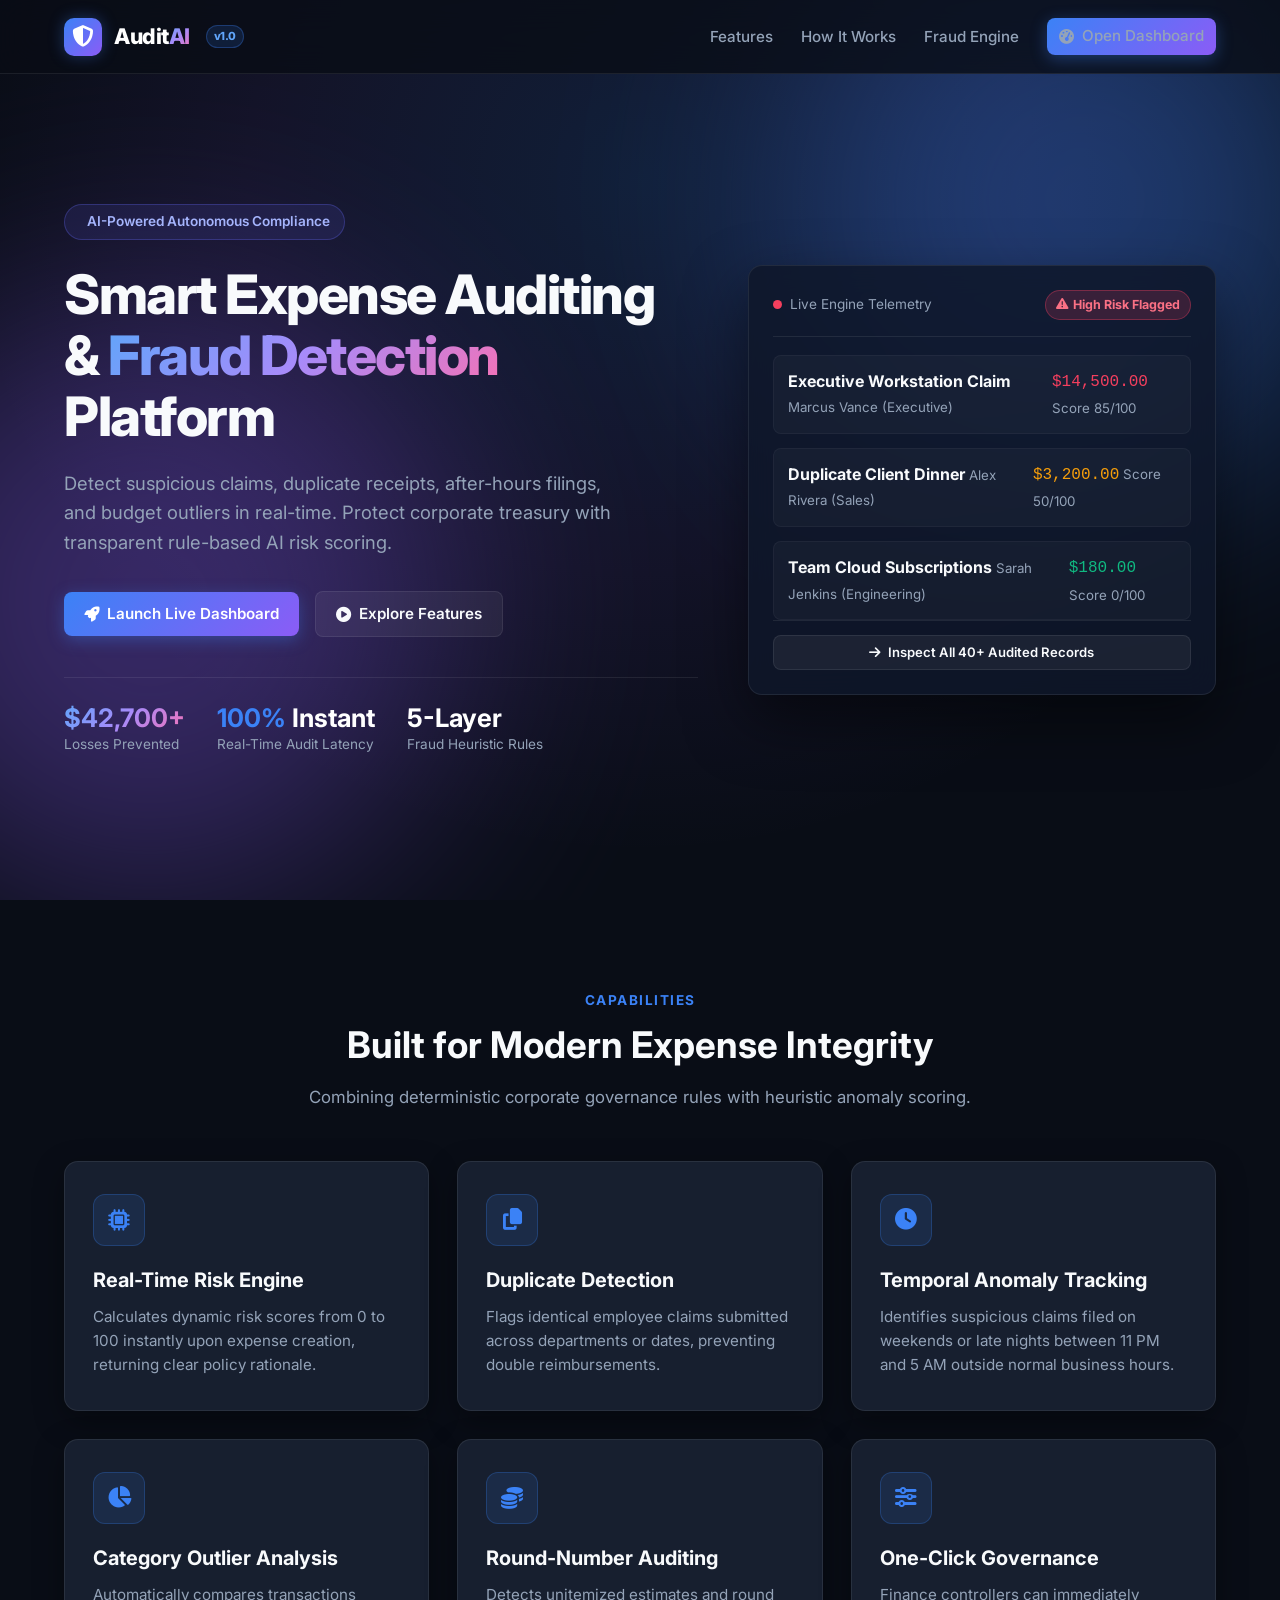
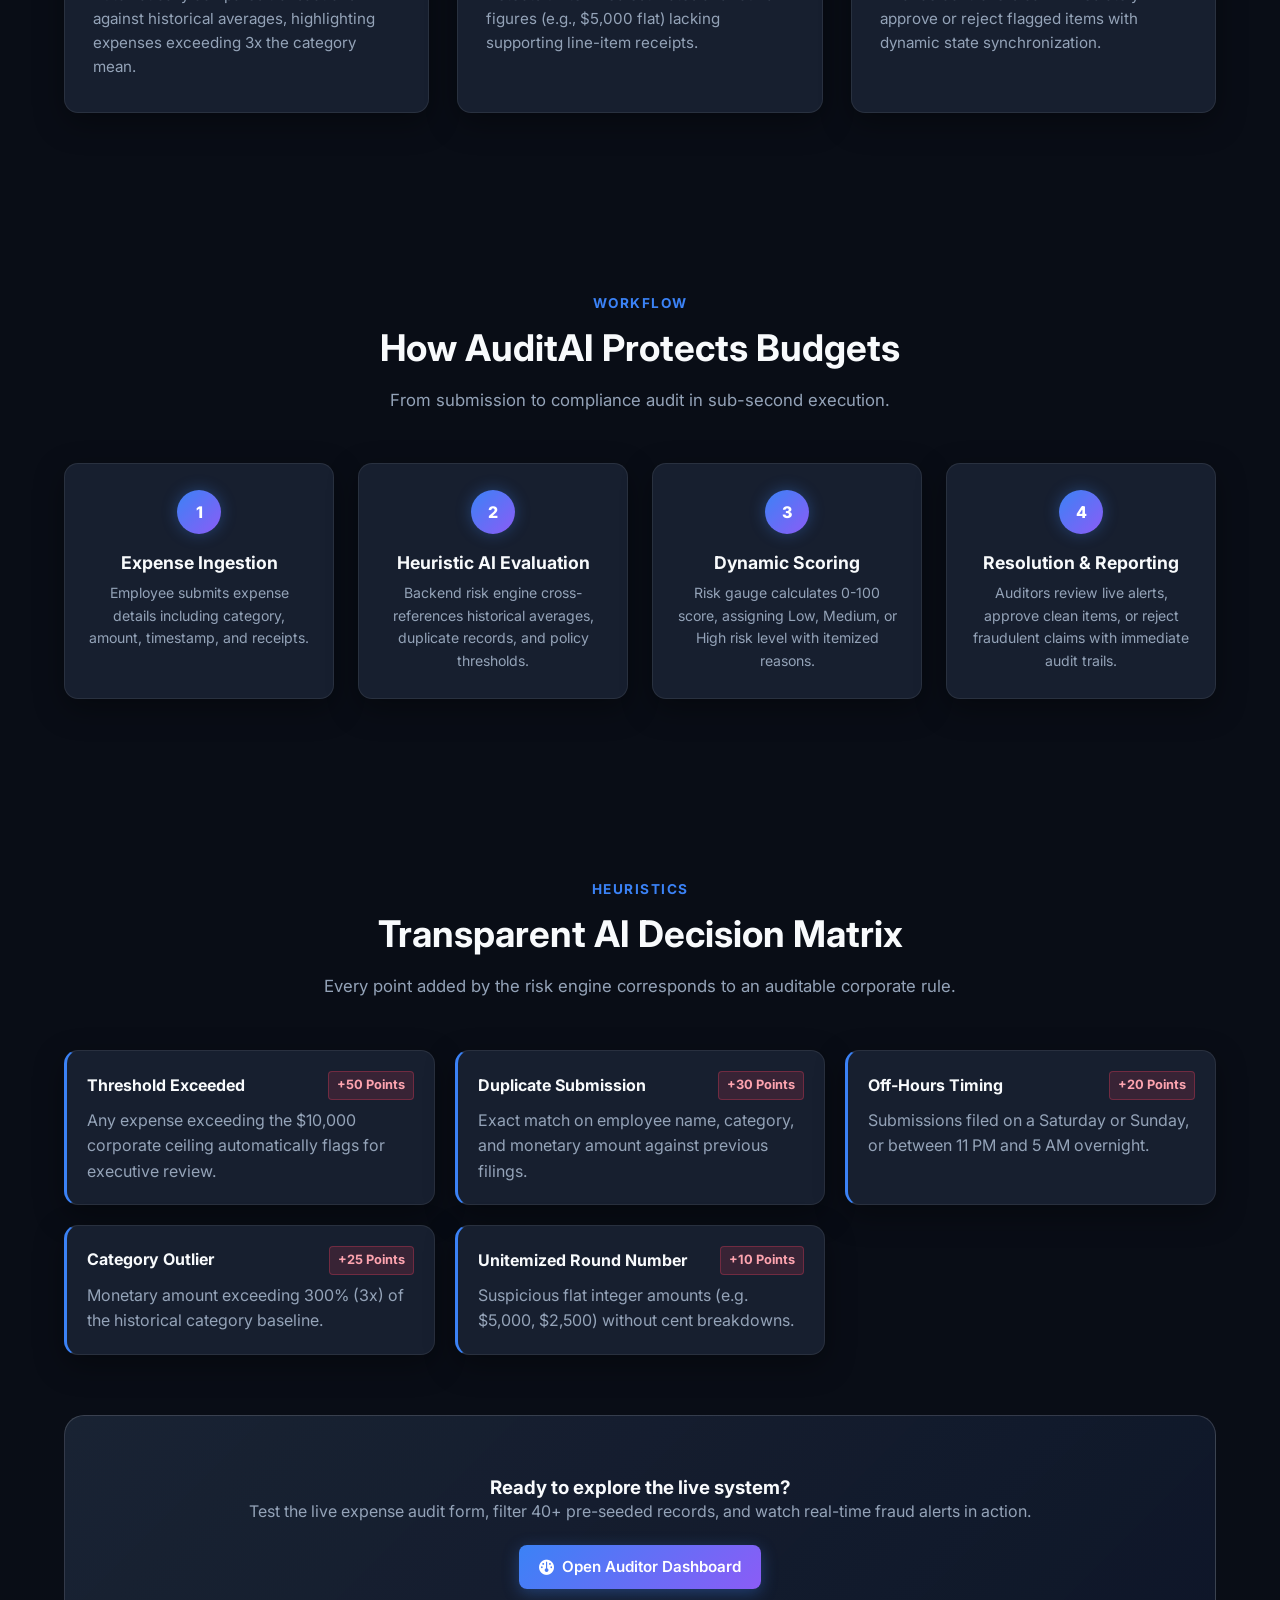
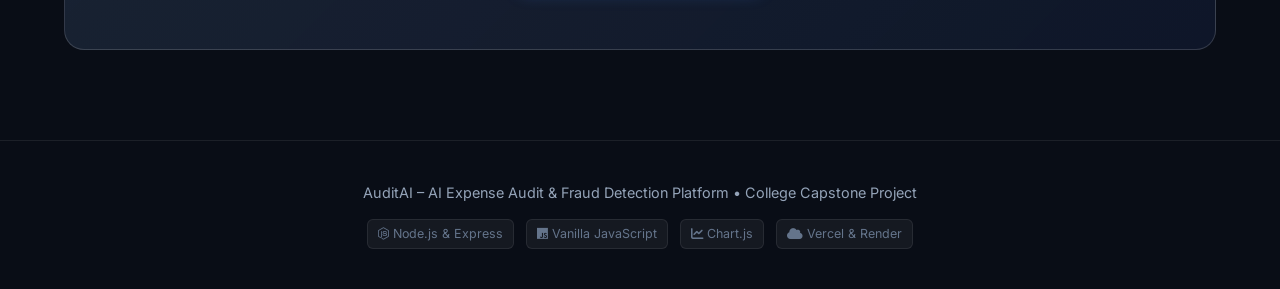
==== index.html @ fd335a87 "Fix CSS and JS static asset serving for Render deployment" ====
<!DOCTYPE html>
<html lang="en">
<head>
  <meta charset="UTF-8">
  <meta name="viewport" content="width=device-width, initial-scale=1.0">
  <meta name="description" content="AuditAI – Autonomous AI-Powered Expense Audit & Fraud Detection Platform for real-time corporate compliance and anomaly detection.">
  <title>AuditAI – AI Expense Audit & Fraud Detection Platform</title>

  <!-- Google Fonts: Inter -->
  <link rel="preconnect" href="https://fonts.googleapis.com">
  <link rel="preconnect" href="https://fonts.gstatic.com" crossorigin>
  <link href="https://fonts.googleapis.com/css2?family=Inter:wght@300;400;500;600;700;800&display=swap" rel="stylesheet">

  <!-- Font Awesome 6 Icons via CDN -->
  <link rel="stylesheet" href="https://cdnjs.cloudflare.com/ajax/libs/font-awesome/6.5.1/css/all.min.css">

  <!-- Core Stylesheet -->
  <link rel="stylesheet" href="css/style.css">
</head>
<body>

  <!-- Global Cold-start / API Loading Bar -->
  <div id="global-loader"></div>

  <!-- Navigation Bar -->
  <nav class="landing-nav">
    <a href="index.html" class="brand-logo">
      <div class="brand-icon-box">
        <i class="fa-solid fa-shield-halved"></i>
      </div>
      <span>Audit<span class="text-gradient">AI</span></span>
      <span class="brand-badge">v1.0</span>
    </a>

    <ul class="nav-links">
      <li><a href="#features">Features</a></li>
      <li><a href="#how-it-works">How It Works</a></li>
      <li><a href="#rules">Fraud Engine</a></li>
      <li><a href="dashboard.html" class="btn btn-primary btn-sm"><i class="fa-solid fa-gauge-high"></i> Open Dashboard</a></li>
    </ul>
  </nav>

  <!-- Hero Section with Glowing Accents -->
  <section class="hero-section">
    <div class="hero-glow-blob hero-glow-1"></div>
    <div class="hero-glow-blob hero-glow-2"></div>

    <div class="hero-grid">
      <!-- Left Column: Value Proposition -->
      <div class="hero-content">
        <div class="hero-badge-pill">
          <i class="fa-solid fa-sparkles text-primary"></i>
          <span>AI-Powered Autonomous Compliance</span>
        </div>

        <h1 class="hero-title">
          Smart Expense Auditing & <span class="text-gradient">Fraud Detection</span> Platform
        </h1>

        <p class="hero-description">
          Detect suspicious claims, duplicate receipts, after-hours filings, and budget outliers in real-time. Protect corporate treasury with transparent rule-based AI risk scoring.
        </p>

        <div class="hero-actions">
          <a href="dashboard.html" class="btn btn-primary" id="btn-hero-launch">
            <i class="fa-solid fa-rocket"></i>
            Launch Live Dashboard
          </a>
          <a href="#features" class="btn btn-secondary">
            <i class="fa-solid fa-circle-play"></i>
            Explore Features
          </a>
        </div>

        <div class="hero-stats-row">
          <div class="hero-stat-item">
            <h4 class="text-gradient" id="hero-stat-saved">$42,700+</h4>
            <p>Losses Prevented</p>
          </div>
          <div class="hero-stat-item">
            <h4><span class="text-primary">100%</span> Instant</h4>
            <p>Real-Time Audit Latency</p>
          </div>
          <div class="hero-stat-item">
            <h4>5-Layer</h4>
            <p>Fraud Heuristic Rules</p>
          </div>
        </div>
      </div>

      <!-- Right Column: Interactive Glass Card Simulation -->
      <div class="hero-preview-container">
        <div class="glass-panel hero-preview-card">
          <div class="preview-header">
            <div class="preview-status">
              <span class="pulse-dot"></span>
              <span>Live Engine Telemetry</span>
            </div>
            <span class="risk-badge badge-high"><i class="fa-solid fa-triangle-exclamation"></i> High Risk Flagged</span>
          </div>

          <div class="preview-simulation">
            <div class="preview-row">
              <div>
                <strong>Executive Workstation Claim</strong>
                <small class="text-muted block">Marcus Vance (Executive)</small>
              </div>
              <div class="text-right">
                <span class="font-mono font-semibold text-danger">$14,500.00</span>
                <small class="text-muted block">Score 85/100</small>
              </div>
            </div>

            <div class="preview-row">
              <div>
                <strong>Duplicate Client Dinner</strong>
                <small class="text-muted block">Alex Rivera (Sales)</small>
              </div>
              <div class="text-right">
                <span class="font-mono font-semibold text-warning">$3,200.00</span>
                <small class="text-muted block">Score 50/100</small>
              </div>
            </div>

            <div class="preview-row">
              <div>
                <strong>Team Cloud Subscriptions</strong>
                <small class="text-muted block">Sarah Jenkins (Engineering)</small>
              </div>
              <div class="text-right">
                <span class="font-mono font-semibold text-success">$180.00</span>
                <small class="text-muted block">Score 0/100</small>
              </div>
            </div>
          </div>

          <div class="mt-4 pt-3 border-t border-color" style="border-top: 1px solid var(--border-color); padding-top: 14px; text-align: center;">
            <a href="dashboard.html" class="btn btn-secondary btn-sm w-full" style="width: 100%;">
              <i class="fa-solid fa-arrow-right"></i> Inspect All 40+ Audited Records
            </a>
          </div>
        </div>
      </div>
    </div>
  </section>

  <!-- Features Grid -->
  <section id="features" class="section-wrapper reveal">
    <div class="section-header">
      <div class="section-tag">Capabilities</div>
      <h2 class="section-title">Built for Modern Expense Integrity</h2>
      <p class="section-sub">Combining deterministic corporate governance rules with heuristic anomaly scoring.</p>
    </div>

    <div class="features-grid">
      <div class="glass-panel feature-card">
        <div class="feature-icon-wrapper">
          <i class="fa-solid fa-microchip"></i>
        </div>
        <h3>Real-Time Risk Engine</h3>
        <p>Calculates dynamic risk scores from 0 to 100 instantly upon expense creation, returning clear policy rationale.</p>
      </div>

      <div class="glass-panel feature-card">
        <div class="feature-icon-wrapper">
          <i class="fa-solid fa-copy"></i>
        </div>
        <h3>Duplicate Detection</h3>
        <p>Flags identical employee claims submitted across departments or dates, preventing double reimbursements.</p>
      </div>

      <div class="glass-panel feature-card">
        <div class="feature-icon-wrapper">
          <i class="fa-solid fa-clock"></i>
        </div>
        <h3>Temporal Anomaly Tracking</h3>
        <p>Identifies suspicious claims filed on weekends or late nights between 11 PM and 5 AM outside normal business hours.</p>
      </div>

      <div class="glass-panel feature-card">
        <div class="feature-icon-wrapper">
          <i class="fa-solid fa-chart-pie"></i>
        </div>
        <h3>Category Outlier Analysis</h3>
        <p>Automatically compares transactions against historical averages, highlighting expenses exceeding 3x the category mean.</p>
      </div>

      <div class="glass-panel feature-card">
        <div class="feature-icon-wrapper">
          <i class="fa-solid fa-coins"></i>
        </div>
        <h3>Round-Number Auditing</h3>
        <p>Detects unitemized estimates and round figures (e.g., $5,000 flat) lacking supporting line-item receipts.</p>
      </div>

      <div class="glass-panel feature-card">
        <div class="feature-icon-wrapper">
          <i class="fa-solid fa-sliders"></i>
        </div>
        <h3>One-Click Governance</h3>
        <p>Finance controllers can immediately approve or reject flagged items with dynamic state synchronization.</p>
      </div>
    </div>
  </section>

  <!-- How It Works Section -->
  <section id="how-it-works" class="section-wrapper reveal">
    <div class="section-header">
      <div class="section-tag">Workflow</div>
      <h2 class="section-title">How AuditAI Protects Budgets</h2>
      <p class="section-sub">From submission to compliance audit in sub-second execution.</p>
    </div>

    <div class="workflow-steps">
      <div class="glass-panel step-card">
        <div class="step-number">1</div>
        <h4>Expense Ingestion</h4>
        <p>Employee submits expense details including category, amount, timestamp, and receipts.</p>
      </div>

      <div class="glass-panel step-card">
        <div class="step-number">2</div>
        <h4>Heuristic AI Evaluation</h4>
        <p>Backend risk engine cross-references historical averages, duplicate records, and policy thresholds.</p>
      </div>

      <div class="glass-panel step-card">
        <div class="step-number">3</div>
        <h4>Dynamic Scoring</h4>
        <p>Risk gauge calculates 0-100 score, assigning Low, Medium, or High risk level with itemized reasons.</p>
      </div>

      <div class="glass-panel step-card">
        <div class="step-number">4</div>
        <h4>Resolution & Reporting</h4>
        <p>Auditors review live alerts, approve clean items, or reject fraudulent claims with immediate audit trails.</p>
      </div>
    </div>
  </section>

  <!-- Rules Breakdown Section -->
  <section id="rules" class="section-wrapper reveal">
    <div class="section-header">
      <div class="section-tag">Heuristics</div>
      <h2 class="section-title">Transparent AI Decision Matrix</h2>
      <p class="section-sub">Every point added by the risk engine corresponds to an auditable corporate rule.</p>
    </div>

    <div class="rules-grid">
      <div class="glass-panel rule-item">
        <div class="rule-header">
          <strong>Threshold Exceeded</strong>
          <span class="rule-points">+50 Points</span>
        </div>
        <p class="text-muted text-sm">Any expense exceeding the $10,000 corporate ceiling automatically flags for executive review.</p>
      </div>

      <div class="glass-panel rule-item">
        <div class="rule-header">
          <strong>Duplicate Submission</strong>
          <span class="rule-points">+30 Points</span>
        </div>
        <p class="text-muted text-sm">Exact match on employee name, category, and monetary amount against previous filings.</p>
      </div>

      <div class="glass-panel rule-item">
        <div class="rule-header">
          <strong>Off-Hours Timing</strong>
          <span class="rule-points">+20 Points</span>
        </div>
        <p class="text-muted text-sm">Submissions filed on a Saturday or Sunday, or between 11 PM and 5 AM overnight.</p>
      </div>

      <div class="glass-panel rule-item">
        <div class="rule-header">
          <strong>Category Outlier</strong>
          <span class="rule-points">+25 Points</span>
        </div>
        <p class="text-muted text-sm">Monetary amount exceeding 300% (3x) of the historical category baseline.</p>
      </div>

      <div class="glass-panel rule-item">
        <div class="rule-header">
          <strong>Unitemized Round Number</strong>
          <span class="rule-points">+10 Points</span>
        </div>
        <p class="text-muted text-sm">Suspicious flat integer amounts (e.g. $5,000, $2,500) without cent breakdowns.</p>
      </div>
    </div>

    <!-- Call to action card -->
    <div class="landing-cta-banner">
      <h3 class="text-2xl font-bold mb-3">Ready to explore the live system?</h3>
      <p class="text-muted max-w-md mx-auto mb-6" style="margin-bottom: 20px;">
        Test the live expense audit form, filter 40+ pre-seeded records, and watch real-time fraud alerts in action.
      </p>
      <a href="dashboard.html" class="btn btn-primary">
        <i class="fa-solid fa-gauge"></i> Open Auditor Dashboard
      </a>
    </div>
  </section>

  <!-- Footer -->
  <footer class="landing-footer">
    <p>AuditAI – AI Expense Audit & Fraud Detection Platform &bull; College Capstone Project</p>
    <div class="footer-badges">
      <span class="tech-tag"><i class="fa-brands fa-node-js"></i> Node.js & Express</span>
      <span class="tech-tag"><i class="fa-brands fa-js"></i> Vanilla JavaScript</span>
      <span class="tech-tag"><i class="fa-solid fa-chart-line"></i> Chart.js</span>
      <span class="tech-tag"><i class="fa-solid fa-cloud"></i> Vercel & Render</span>
    </div>
  </footer>

  <!-- Scripts -->
  <script src="js/config.js"></script>
  <script src="js/animations.js"></script>
</body>
</html>
---- css/style.css ----
/* ==========================================================================
   AuditAI - Modern Dark Design System
   Color Palette: Deep Slate (#090d16 / #0f172a / #1e293b),
   Electric Blue (#3b82f6), Neon Violet (#8b5cf6), Cyber Emerald (#10b981),
   Warning Amber (#f59e0b), Rose Red (#f43f5e)
   ========================================================================== */

:root {
  --bg-main: #090d16;
  --bg-surface: #0f172a;
  --bg-card: rgba(30, 41, 59, 0.7);
  --bg-card-hover: rgba(51, 65, 85, 0.7);
  --border-color: rgba(255, 255, 255, 0.08);
  --border-light: rgba(255, 255, 255, 0.15);
  
  --primary: #3b82f6;
  --primary-glow: rgba(59, 130, 246, 0.35);
  --secondary: #8b5cf6;
  --accent: #6366f1;
  
  --success: #10b981;
  --success-glow: rgba(16, 185, 129, 0.25);
  --warning: #f59e0b;
  --warning-glow: rgba(245, 158, 11, 0.25);
  --danger: #f43f5e;
  --danger-glow: rgba(244, 63, 94, 0.3);

  --text-main: #f8fafc;
  --text-muted: #94a3b8;
  --text-dim: #64748b;

  --sidebar-width: 260px;
  --sidebar-collapsed-width: 78px;
  --header-height: 70px;
  --radius-sm: 8px;
  --radius-md: 14px;
  --radius-lg: 20px;
  --transition-fast: 0.2s ease;
  --transition-smooth: 0.35s cubic-bezier(0.16, 1, 0.3, 1);
}

/* Base Reset & Typography */
* {
  margin: 0;
  padding: 0;
  box-sizing: border-box;
}

html {
  scroll-behavior: smooth;
  font-size: 16px;
}

body {
  font-family: 'Inter', -apple-system, BlinkMacSystemFont, "Segoe UI", Roboto, sans-serif;
  background-color: var(--bg-main);
  color: var(--text-main);
  min-height: 100vh;
  line-height: 1.6;
  overflow-x: hidden;
  -webkit-font-smoothing: antialiased;
}

/* Custom Scrollbar */
::-webkit-scrollbar {
  width: 8px;
  height: 8px;
}
::-webkit-scrollbar-track {
  background: var(--bg-main);
}
::-webkit-scrollbar-thumb {
  background: #334155;
  border-radius: 4px;
}
::-webkit-scrollbar-thumb:hover {
  background: #475569;
}

/* Glassmorphism Utility */
.glass-panel {
  background: var(--bg-card);
  backdrop-filter: blur(14px);
  -webkit-backdrop-filter: blur(14px);
  border: 1px solid var(--border-color);
  border-radius: var(--radius-md);
  box-shadow: 0 10px 30px rgba(0, 0, 0, 0.35);
  transition: transform var(--transition-fast), border-color var(--transition-fast), box-shadow var(--transition-fast);
}

.glass-panel:hover {
  border-color: var(--border-light);
}

/* Typography Helpers */
h1, h2, h3, h4, h5, h6 {
  color: var(--text-main);
  font-weight: 700;
  line-height: 1.25;
}

.text-gradient {
  background: linear-gradient(135deg, #60a5fa 0%, #a78bfa 50%, #f472b6 100%);
  -webkit-background-clip: text;
  -webkit-text-fill-color: transparent;
}

.text-primary { color: var(--primary); }
.text-success { color: var(--success); }
.text-warning { color: var(--warning); }
.text-danger { color: var(--danger); }
.text-muted { color: var(--text-muted); }
.font-mono { font-family: ui-monospace, SFMono-Regular, Menlo, Monaco, Consolas, monospace; }

/* Global Loading Spinner */
#global-loader {
  position: fixed;
  top: 0;
  left: 0;
  width: 100%;
  height: 3px;
  background: transparent;
  z-index: 9999;
  pointer-events: none;
}
#global-loader.active {
  background: linear-gradient(90deg, #3b82f6, #8b5cf6, #3b82f6);
  background-size: 200% 100%;
  animation: loadingBar 1.2s infinite linear;
}
@keyframes loadingBar {
  0% { background-position: 200% 0; }
  100% { background-position: -200% 0; }
}

/* Toast Notifications */
.toast-container {
  position: fixed;
  bottom: 24px;
  right: 24px;
  z-index: 10000;
  display: flex;
  flex-direction: column;
  gap: 10px;
  max-width: 400px;
}
.toast {
  display: flex;
  align-items: center;
  gap: 12px;
  padding: 14px 18px;
  background: #1e293b;
  border-radius: var(--radius-sm);
  border: 1px solid var(--border-color);
  box-shadow: 0 10px 25px rgba(0,0,0,0.4);
  color: #fff;
  font-size: 0.9rem;
  animation: slideInRight 0.3s cubic-bezier(0.16, 1, 0.3, 1);
}
.toast.toast-success { border-left: 4px solid var(--success); }
.toast.toast-error { border-left: 4px solid var(--danger); }
.toast.toast-warning { border-left: 4px solid var(--warning); }
.toast.toast-info { border-left: 4px solid var(--primary); }
.toast.fade-out {
  opacity: 0;
  transform: translateY(10px);
  transition: opacity 0.4s ease, transform 0.4s ease;
}
.toast-close {
  background: none;
  border: none;
  color: var(--text-muted);
  font-size: 1.2rem;
  cursor: pointer;
  margin-left: auto;
}
@keyframes slideInRight {
  from { opacity: 0; transform: translateX(30px); }
  to { opacity: 1; transform: translateX(0); }
}

/* Buttons */
.btn {
  display: inline-flex;
  align-items: center;
  justify-content: center;
  gap: 8px;
  padding: 10px 20px;
  font-size: 0.95rem;
  font-weight: 600;
  border-radius: var(--radius-sm);
  border: none;
  cursor: pointer;
  text-decoration: none;
  transition: all var(--transition-fast);
}
.btn-primary {
  background: linear-gradient(135deg, var(--primary) 0%, var(--secondary) 100%);
  color: #fff;
  box-shadow: 0 4px 16px var(--primary-glow);
}
.btn-primary:hover {
  transform: translateY(-2px);
  box-shadow: 0 8px 24px rgba(99, 102, 241, 0.45);
}
.btn-secondary {
  background: rgba(255, 255, 255, 0.06);
  color: var(--text-main);
  border: 1px solid var(--border-color);
}
.btn-secondary:hover {
  background: rgba(255, 255, 255, 0.12);
  border-color: var(--border-light);
}
.btn-sm {
  padding: 6px 12px;
  font-size: 0.82rem;
}
.btn-outline-danger {
  background: transparent;
  border: 1px solid rgba(244, 63, 94, 0.4);
  color: var(--danger);
  border-radius: var(--radius-sm);
}
.btn-outline-danger:hover {
  background: rgba(244, 63, 94, 0.15);
}
.btn-outline-success {
  background: transparent;
  border: 1px solid rgba(16, 185, 129, 0.4);
  color: var(--success);
  border-radius: var(--radius-sm);
}
.btn-outline-success:hover {
  background: rgba(16, 185, 129, 0.15);
}

/* ==========================================================================
   LANDING PAGE STYLES (index.html)
   ========================================================================== */

/* Navbar */
.landing-nav {
  position: fixed;
  top: 0;
  left: 0;
  width: 100%;
  height: 74px;
  background: rgba(9, 13, 22, 0.8);
  backdrop-filter: blur(16px);
  border-bottom: 1px solid var(--border-color);
  z-index: 1000;
  display: flex;
  align-items: center;
  justify-content: space-between;
  padding: 0 5%;
}

.brand-logo {
  display: flex;
  align-items: center;
  gap: 12px;
  text-decoration: none;
  font-size: 1.35rem;
  font-weight: 800;
  color: #fff;
  letter-spacing: -0.5px;
}
.brand-icon-box {
  width: 38px;
  height: 38px;
  background: linear-gradient(135deg, var(--primary), var(--secondary));
  border-radius: 10px;
  display: flex;
  align-items: center;
  justify-content: center;
  color: #fff;
  box-shadow: 0 0 15px var(--primary-glow);
}
.brand-badge {
  font-size: 0.7rem;
  background: rgba(59, 130, 246, 0.15);
  color: #60a5fa;
  border: 1px solid rgba(59, 130, 246, 0.3);
  padding: 2px 7px;
  border-radius: 20px;
  margin-left: 4px;
}

.nav-links {
  display: flex;
  align-items: center;
  gap: 28px;
  list-style: none;
}
.nav-links a {
  color: var(--text-muted);
  text-decoration: none;
  font-size: 0.95rem;
  font-weight: 500;
  transition: color var(--transition-fast);
}
.nav-links a:hover {
  color: #fff;
}

/* Hero Section */
.hero-section {
  position: relative;
  min-height: 100vh;
  display: flex;
  align-items: center;
  padding: 130px 5% 70px;
  overflow: hidden;
  background: radial-gradient(circle at 50% 20%, rgba(59, 130, 246, 0.15) 0%, rgba(139, 92, 246, 0.08) 40%, transparent 70%);
}

.hero-glow-blob {
  position: absolute;
  width: 600px;
  height: 600px;
  border-radius: 50%;
  filter: blur(120px);
  pointer-events: none;
  opacity: 0.35;
  animation: floatSlow 12s infinite alternate ease-in-out;
}
.hero-glow-1 {
  top: -100px;
  right: -100px;
  background: var(--primary);
}
.hero-glow-2 {
  bottom: 0px;
  left: -150px;
  background: var(--secondary);
}

@keyframes floatSlow {
  0% { transform: translateY(0) scale(1); }
  100% { transform: translateY(40px) scale(1.1); }
}

.hero-grid {
  display: grid;
  grid-template-columns: 1.15fr 0.85fr;
  gap: 50px;
  align-items: center;
  position: relative;
  z-index: 2;
  width: 100%;
  max-width: 1280px;
  margin: 0 auto;
}

.hero-badge-pill {
  display: inline-flex;
  align-items: center;
  gap: 8px;
  padding: 6px 14px;
  background: rgba(99, 102, 241, 0.12);
  border: 1px solid rgba(99, 102, 241, 0.3);
  border-radius: 30px;
  color: #a5b4fc;
  font-size: 0.85rem;
  font-weight: 600;
  margin-bottom: 24px;
}

.hero-title {
  font-size: 3.4rem;
  font-weight: 800;
  letter-spacing: -1.5px;
  line-height: 1.12;
  margin-bottom: 22px;
}

.hero-description {
  font-size: 1.15rem;
  color: var(--text-muted);
  max-width: 560px;
  margin-bottom: 34px;
}

.hero-actions {
  display: flex;
  align-items: center;
  gap: 16px;
  margin-bottom: 40px;
}

.hero-stats-row {
  display: flex;
  gap: 32px;
  padding-top: 24px;
  border-top: 1px solid var(--border-color);
}
.hero-stat-item h4 {
  font-size: 1.6rem;
  color: #fff;
  font-weight: 700;
}
.hero-stat-item p {
  font-size: 0.85rem;
  color: var(--text-muted);
}

/* Hero Floating Demo Card */
.hero-preview-card {
  padding: 24px;
  background: rgba(15, 23, 42, 0.85);
  border: 1px solid var(--border-color);
  box-shadow: 0 25px 60px rgba(0, 0, 0, 0.5);
  animation: cardFloat 6s ease-in-out infinite;
}
@keyframes cardFloat {
  0%, 100% { transform: translateY(0); }
  50% { transform: translateY(-10px); }
}

.preview-header {
  display: flex;
  justify-content: space-between;
  align-items: center;
  padding-bottom: 16px;
  border-bottom: 1px solid var(--border-color);
  margin-bottom: 18px;
}
.preview-status {
  display: flex;
  align-items: center;
  gap: 8px;
  font-size: 0.85rem;
  color: var(--text-muted);
}
.pulse-dot {
  width: 9px;
  height: 9px;
  background: var(--danger);
  border-radius: 50%;
  display: inline-block;
  box-shadow: 0 0 0 rgba(244, 63, 94, 0.7);
  animation: pulseDot 1.8s infinite;
}
@keyframes pulseDot {
  0% { box-shadow: 0 0 0 0 rgba(244, 63, 94, 0.7); }
  70% { box-shadow: 0 0 0 10px rgba(244, 63, 94, 0); }
  100% { box-shadow: 0 0 0 0 rgba(244, 63, 94, 0); }
}

.preview-simulation {
  display: flex;
  flex-direction: column;
  gap: 14px;
}
.preview-row {
  display: flex;
  align-items: center;
  justify-content: space-between;
  padding: 12px 14px;
  background: rgba(255, 255, 255, 0.03);
  border-radius: var(--radius-sm);
  border: 1px solid rgba(255, 255, 255, 0.04);
}
.preview-row:hover {
  background: rgba(255, 255, 255, 0.06);
}

/* Feature Cards Grid */
.section-wrapper {
  padding: 90px 5%;
  max-width: 1280px;
  margin: 0 auto;
}
.section-header {
  text-align: center;
  max-width: 680px;
  margin: 0 auto 50px;
}
.section-tag {
  color: var(--primary);
  font-weight: 700;
  font-size: 0.85rem;
  text-transform: uppercase;
  letter-spacing: 1.5px;
  margin-bottom: 10px;
}
.section-title {
  font-size: 2.3rem;
  margin-bottom: 16px;
}
.section-sub {
  color: var(--text-muted);
  font-size: 1.05rem;
}

.features-grid {
  display: grid;
  grid-template-columns: repeat(auto-fit, minmax(320px, 1fr));
  gap: 28px;
}
.feature-card {
  padding: 32px 28px;
  position: relative;
  overflow: hidden;
}
.feature-icon-wrapper {
  width: 52px;
  height: 52px;
  border-radius: 12px;
  background: rgba(59, 130, 246, 0.12);
  border: 1px solid rgba(59, 130, 246, 0.25);
  display: flex;
  align-items: center;
  justify-content: center;
  color: var(--primary);
  font-size: 1.35rem;
  margin-bottom: 22px;
}
.feature-card h3 {
  font-size: 1.25rem;
  margin-bottom: 12px;
}
.feature-card p {
  color: var(--text-muted);
  font-size: 0.95rem;
  line-height: 1.6;
}

/* Workflow Steps */
.workflow-steps {
  display: grid;
  grid-template-columns: repeat(auto-fit, minmax(240px, 1fr));
  gap: 24px;
  margin-top: 40px;
}
.step-card {
  padding: 26px 22px;
  text-align: center;
  position: relative;
}
.step-number {
  width: 44px;
  height: 44px;
  background: linear-gradient(135deg, var(--primary), var(--secondary));
  border-radius: 50%;
  display: flex;
  align-items: center;
  justify-content: center;
  font-weight: 800;
  color: #fff;
  margin: 0 auto 18px;
  box-shadow: 0 0 15px var(--primary-glow);
}
.step-card h4 {
  font-size: 1.1rem;
  margin-bottom: 8px;
}
.step-card p {
  font-size: 0.88rem;
  color: var(--text-muted);
}

/* Rules Breakdown Section */
.rules-grid {
  display: grid;
  grid-template-columns: repeat(auto-fit, minmax(300px, 1fr));
  gap: 20px;
  margin-top: 35px;
}
.rule-item {
  padding: 20px;
  border-left: 3px solid var(--primary);
}
.rule-header {
  display: flex;
  justify-content: space-between;
  align-items: center;
  margin-bottom: 8px;
}
.rule-points {
  font-size: 0.8rem;
  font-weight: 700;
  padding: 3px 8px;
  border-radius: 4px;
  background: rgba(244, 63, 94, 0.15);
  color: #fda4af;
  border: 1px solid rgba(244, 63, 94, 0.3);
}

/* Landing CTA & Footer */
.landing-cta-banner {
  text-align: center;
  padding: 60px 30px;
  background: linear-gradient(135deg, rgba(30, 41, 59, 0.8), rgba(15, 23, 42, 0.95));
  border: 1px solid var(--border-light);
  border-radius: var(--radius-lg);
  margin-top: 60px;
}
.landing-footer {
  border-top: 1px solid var(--border-color);
  padding: 40px 5%;
  text-align: center;
  color: var(--text-muted);
  font-size: 0.9rem;
}
.footer-badges {
  display: flex;
  justify-content: center;
  gap: 12px;
  margin-top: 15px;
  flex-wrap: wrap;
}
.tech-tag {
  background: rgba(255, 255, 255, 0.05);
  border: 1px solid var(--border-color);
  padding: 4px 10px;
  border-radius: 6px;
  font-size: 0.78rem;
  color: var(--text-dim);
}

/* ==========================================================================
   DASHBOARD LAYOUT (dashboard.html)
   ========================================================================== */

.dashboard-container {
  display: flex;
  min-height: 100vh;
}

/* Sidebar */
.sidebar {
  width: var(--sidebar-width);
  background: #0b1120;
  border-right: 1px solid var(--border-color);
  display: flex;
  flex-direction: column;
  position: fixed;
  top: 0;
  bottom: 0;
  left: 0;
  z-index: 100;
  transition: width var(--transition-smooth);
}
.sidebar-header {
  height: var(--header-height);
  padding: 0 20px;
  display: flex;
  align-items: center;
  justify-content: space-between;
  border-bottom: 1px solid var(--border-color);
}
.sidebar-nav {
  padding: 24px 14px;
  display: flex;
  flex-direction: column;
  gap: 6px;
  flex: 1;
}
.sidebar-link {
  display: flex;
  align-items: center;
  gap: 14px;
  padding: 12px 16px;
  border-radius: var(--radius-sm);
  color: var(--text-muted);
  text-decoration: none;
  font-size: 0.92rem;
  font-weight: 500;
  transition: all var(--transition-fast);
}
.sidebar-link:hover, .sidebar-link.active {
  color: #fff;
  background: rgba(59, 130, 246, 0.12);
  border-left: 3px solid var(--primary);
}
.sidebar-link i {
  font-size: 1.1rem;
  width: 20px;
  text-align: center;
}
.sidebar-footer {
  padding: 18px;
  border-top: 1px solid var(--border-color);
  display: flex;
  flex-direction: column;
  gap: 10px;
}

/* Status Pill */
.status-pill {
  display: inline-flex;
  align-items: center;
  gap: 8px;
  padding: 5px 12px;
  background: rgba(255, 255, 255, 0.04);
  border: 1px solid var(--border-color);
  border-radius: 20px;
  font-size: 0.78rem;
  color: var(--text-muted);
}
.status-dot {
  width: 8px;
  height: 8px;
  border-radius: 50%;
  display: inline-block;
}
.status-dot.online { background: var(--success); box-shadow: 0 0 8px var(--success-glow); }
.status-dot.offline { background: var(--danger); box-shadow: 0 0 8px var(--danger-glow); }

/* Main Content Area */
.main-wrapper {
  margin-left: var(--sidebar-width);
  flex: 1;
  display: flex;
  flex-direction: column;
  min-width: 0;
  transition: margin-left var(--transition-smooth);
}

/* Topbar */
.topbar {
  height: var(--header-height);
  background: rgba(11, 17, 32, 0.85);
  backdrop-filter: blur(14px);
  border-bottom: 1px solid var(--border-color);
  display: flex;
  align-items: center;
  justify-content: space-between;
  padding: 0 28px;
  position: sticky;
  top: 0;
  z-index: 90;
}
.topbar-left {
  display: flex;
  align-items: center;
  gap: 16px;
}
.toggle-sidebar-btn {
  background: none;
  border: none;
  color: var(--text-muted);
  font-size: 1.25rem;
  cursor: pointer;
  padding: 6px;
}
.topbar-search-box {
  position: relative;
  width: 320px;
}
.topbar-search-box i {
  position: absolute;
  left: 14px;
  top: 50%;
  transform: translateY(-50%);
  color: var(--text-dim);
}
.topbar-search-box input {
  width: 100%;
  padding: 9px 14px 9px 38px;
  background: rgba(255, 255, 255, 0.05);
  border: 1px solid var(--border-color);
  border-radius: 30px;
  color: #fff;
  font-size: 0.88rem;
  outline: none;
  transition: all var(--transition-fast);
}
.topbar-search-box input:focus {
  border-color: var(--primary);
  background: rgba(255, 255, 255, 0.08);
  box-shadow: 0 0 10px var(--primary-glow);
}

.topbar-right {
  display: flex;
  align-items: center;
  gap: 18px;
}
.user-profile-badge {
  display: flex;
  align-items: center;
  gap: 10px;
}
.avatar {
  width: 36px;
  height: 36px;
  border-radius: 50%;
  background: linear-gradient(135deg, var(--primary), var(--secondary));
  display: flex;
  align-items: center;
  justify-content: center;
  color: #fff;
  font-weight: 700;
  font-size: 0.85rem;
}

/* Dashboard Body */
.dashboard-content {
  padding: 28px;
  display: flex;
  flex-direction: column;
  gap: 28px;
}

/* 4 Animated KPI Stat Cards */
.stats-grid {
  display: grid;
  grid-template-columns: repeat(auto-fit, minmax(230px, 1fr));
  gap: 20px;
}
.stat-card {
  padding: 22px;
  position: relative;
  overflow: hidden;
}
.stat-header {
  display: flex;
  justify-content: space-between;
  align-items: center;
  margin-bottom: 12px;
}
.stat-title {
  font-size: 0.85rem;
  font-weight: 600;
  color: var(--text-muted);
  text-transform: uppercase;
  letter-spacing: 0.5px;
}
.stat-icon {
  width: 38px;
  height: 38px;
  border-radius: 10px;
  display: flex;
  align-items: center;
  justify-content: center;
  font-size: 1.1rem;
}
.icon-blue { background: rgba(59, 130, 246, 0.15); color: #60a5fa; }
.icon-green { background: rgba(16, 185, 129, 0.15); color: #34d399; }
.icon-rose { background: rgba(244, 63, 94, 0.15); color: #fb7185; }
.icon-amber { background: rgba(245, 158, 11, 0.15); color: #fbbf24; }

.stat-value {
  font-size: 1.85rem;
  font-weight: 800;
  color: #fff;
  letter-spacing: -0.5px;
}
.stat-sub {
  font-size: 0.8rem;
  color: var(--text-dim);
  margin-top: 6px;
}
.progress-bar-bg {
  width: 100%;
  height: 6px;
  background: rgba(255, 255, 255, 0.08);
  border-radius: 4px;
  margin-top: 10px;
  overflow: hidden;
}
.progress-bar-fill {
  height: 100%;
  background: var(--primary);
  border-radius: 4px;
  transition: width 1s ease;
}

/* Charts Grid */
.charts-grid {
  display: grid;
  grid-template-columns: 1.8fr 1.2fr;
  gap: 22px;
}
.chart-card {
  padding: 24px;
  display: flex;
  flex-direction: column;
}
.chart-header {
  display: flex;
  justify-content: space-between;
  align-items: center;
  margin-bottom: 20px;
}
.chart-container-box {
  position: relative;
  flex: 1;
  min-height: 280px;
}

/* Audit Form & Gauge Section */
.audit-section-grid {
  display: grid;
  grid-template-columns: 1.25fr 0.95fr;
  gap: 24px;
}

.audit-form-card {
  padding: 26px;
}
.form-header-badge {
  display: inline-flex;
  align-items: center;
  gap: 6px;
  font-size: 0.78rem;
  padding: 3px 10px;
  background: rgba(139, 92, 246, 0.15);
  color: #c4b5fd;
  border-radius: 20px;
  margin-bottom: 14px;
}

/* Presets Bar */
.presets-bar {
  display: flex;
  gap: 8px;
  margin-bottom: 20px;
  flex-wrap: wrap;
}
.btn-preset {
  background: rgba(255, 255, 255, 0.04);
  border: 1px solid var(--border-color);
  color: var(--text-muted);
  font-size: 0.78rem;
  padding: 5px 11px;
  border-radius: 6px;
  cursor: pointer;
  transition: all var(--transition-fast);
}
.btn-preset:hover {
  background: rgba(59, 130, 246, 0.15);
  border-color: var(--primary);
  color: #fff;
}

/* Form Grid */
.form-grid {
  display: grid;
  grid-template-columns: 1fr 1fr;
  gap: 16px;
}
.form-group {
  display: flex;
  flex-direction: column;
  gap: 6px;
}
.form-group.col-span-2 {
  grid-column: span 2;
}
.form-group label {
  font-size: 0.82rem;
  font-weight: 600;
  color: var(--text-muted);
}
.form-control {
  padding: 10px 14px;
  background: rgba(255, 255, 255, 0.04);
  border: 1px solid var(--border-color);
  border-radius: var(--radius-sm);
  color: #fff;
  font-size: 0.9rem;
  outline: none;
  transition: border-color var(--transition-fast);
}
.form-control:focus {
  border-color: var(--primary);
  background: rgba(255, 255, 255, 0.07);
}

/* Circular SVG Gauge Component */
.audit-result-panel {
  padding: 26px;
  display: flex;
  flex-direction: column;
  align-items: center;
  justify-content: center;
  text-align: center;
  position: relative;
}
.gauge-wrapper {
  position: relative;
  width: 140px;
  height: 140px;
  margin: 10px 0 16px;
}
.gauge-svg {
  transform: rotate(-90deg);
  width: 140px;
  height: 140px;
}
.gauge-bg {
  fill: none;
  stroke: rgba(255, 255, 255, 0.06);
  stroke-width: 10;
}
.gauge-circle {
  fill: none;
  stroke: var(--success);
  stroke-width: 10;
  stroke-linecap: round;
  stroke-dasharray: 339.292;
  stroke-dashoffset: 339.292;
  transition: stroke-dashoffset 1.2s cubic-bezier(0.16, 1, 0.3, 1), stroke 0.4s ease;
}
.gauge-inner-text {
  position: absolute;
  top: 50%;
  left: 50%;
  transform: translate(-50%, -50%);
  display: flex;
  flex-direction: column;
  align-items: center;
}
.gauge-score {
  font-size: 2.2rem;
  font-weight: 800;
  color: #fff;
  line-height: 1;
}
.gauge-label {
  font-size: 0.72rem;
  color: var(--text-dim);
  text-transform: uppercase;
  margin-top: 4px;
}

.result-reasons-container {
  width: 100%;
  margin-top: 16px;
  text-align: left;
}
.reasons-list {
  list-style: none;
  display: flex;
  flex-direction: column;
  gap: 8px;
  margin-top: 8px;
}
.reason-item {
  display: flex;
  align-items: flex-start;
  gap: 10px;
  font-size: 0.85rem;
  background: rgba(255, 255, 255, 0.03);
  padding: 8px 12px;
  border-radius: var(--radius-sm);
  color: #cbd5e1;
}

/* Badges */
.risk-badge {
  display: inline-flex;
  align-items: center;
  gap: 5px;
  padding: 4px 10px;
  border-radius: 20px;
  font-size: 0.78rem;
  font-weight: 700;
}
.badge-low {
  background: rgba(16, 185, 129, 0.15);
  color: #34d399;
  border: 1px solid rgba(16, 185, 129, 0.3);
}
.badge-medium {
  background: rgba(245, 158, 11, 0.15);
  color: #fbbf24;
  border: 1px solid rgba(245, 158, 11, 0.3);
}
.badge-high {
  background: rgba(244, 63, 94, 0.18);
  color: #fb7185;
  border: 1px solid rgba(244, 63, 94, 0.35);
}

.status-badge {
  display: inline-block;
  padding: 4px 10px;
  border-radius: 6px;
  font-size: 0.75rem;
  font-weight: 700;
  text-transform: uppercase;
  letter-spacing: 0.5px;
}
.status-approved { background: rgba(16, 185, 129, 0.15); color: #34d399; }
.status-rejected { background: rgba(244, 63, 94, 0.15); color: #fb7185; }
.status-flagged { background: rgba(245, 158, 11, 0.18); color: #fbbf24; }
.status-pending { background: rgba(148, 163, 184, 0.15); color: #94a3b8; }

/* Alerts Panel */
.alerts-card {
  padding: 24px;
}
.alerts-list {
  display: flex;
  flex-direction: column;
  gap: 12px;
  max-height: 380px;
  overflow-y: auto;
  padding-right: 6px;
}
.alert-item {
  padding: 14px 16px;
  background: rgba(244, 63, 94, 0.06);
  border: 1px solid rgba(244, 63, 94, 0.2);
  border-radius: var(--radius-sm);
  display: flex;
  flex-direction: column;
  gap: 8px;
}
.alert-header {
  display: flex;
  justify-content: space-between;
  align-items: center;
}
.alert-amount {
  font-weight: 700;
  color: #fff;
}
.alert-body {
  font-size: 0.88rem;
}
.alert-reason {
  font-size: 0.82rem;
  color: #fca5a5;
  margin-top: 3px;
}
.alert-actions {
  display: flex;
  justify-content: flex-end;
  gap: 8px;
  margin-top: 4px;
}

/* Transactions Table Card */
.table-card {
  padding: 24px;
}
.table-toolbar {
  display: flex;
  justify-content: space-between;
  align-items: center;
  flex-wrap: wrap;
  gap: 14px;
  margin-bottom: 20px;
}
.table-filters {
  display: flex;
  align-items: center;
  gap: 12px;
  flex-wrap: wrap;
}
.filter-select {
  padding: 8px 12px;
  background: rgba(255, 255, 255, 0.05);
  border: 1px solid var(--border-color);
  border-radius: var(--radius-sm);
  color: #fff;
  font-size: 0.85rem;
  outline: none;
}
.filter-search-box {
  position: relative;
  min-width: 240px;
}
.filter-search-box i {
  position: absolute;
  left: 12px;
  top: 50%;
  transform: translateY(-50%);
  color: var(--text-dim);
}
.filter-search-box input {
  width: 100%;
  padding: 8px 12px 8px 34px;
  background: rgba(255, 255, 255, 0.05);
  border: 1px solid var(--border-color);
  border-radius: var(--radius-sm);
  color: #fff;
  font-size: 0.85rem;
  outline: none;
}

/* Responsive Table */
.table-responsive {
  overflow-x: auto;
}
.custom-table {
  width: 100%;
  border-collapse: collapse;
  font-size: 0.88rem;
}
.custom-table th {
  text-align: left;
  padding: 12px 14px;
  color: var(--text-muted);
  font-weight: 600;
  font-size: 0.78rem;
  text-transform: uppercase;
  letter-spacing: 0.5px;
  border-bottom: 1px solid var(--border-color);
}
.custom-table td {
  padding: 14px;
  border-bottom: 1px solid rgba(255, 255, 255, 0.04);
  vertical-align: middle;
}
.custom-table tr:hover td {
  background: rgba(255, 255, 255, 0.02);
}

.id-tag {
  font-family: monospace;
  font-size: 0.8rem;
  color: #94a3b8;
  background: rgba(255, 255, 255, 0.04);
  padding: 2px 6px;
  border-radius: 4px;
}
.category-pill {
  font-size: 0.8rem;
  background: rgba(59, 130, 246, 0.1);
  color: #93c5fd;
  padding: 3px 8px;
  border-radius: 6px;
}
.risk-bar-mini {
  width: 50px;
  height: 4px;
  background: rgba(255, 255, 255, 0.08);
  border-radius: 2px;
  margin-bottom: 4px;
  overflow: hidden;
}
.risk-bar-fill {
  height: 100%;
}
.risk-bar-fill.badge-low { background: var(--success); }
.risk-bar-fill.badge-medium { background: var(--warning); }
.risk-bar-fill.badge-high { background: var(--danger); }

.action-buttons {
  display: flex;
  align-items: center;
  justify-content: center;
  gap: 6px;
}
.btn-action {
  width: 28px;
  height: 28px;
  border-radius: 6px;
  border: none;
  display: inline-flex;
  align-items: center;
  justify-content: center;
  font-size: 0.78rem;
  cursor: pointer;
  transition: all var(--transition-fast);
}
.btn-approve {
  background: rgba(16, 185, 129, 0.15);
  color: var(--success);
}
.btn-approve:hover:not(:disabled) {
  background: var(--success);
  color: #fff;
}
.btn-reject {
  background: rgba(244, 63, 94, 0.15);
  color: var(--danger);
}
.btn-reject:hover:not(:disabled) {
  background: var(--danger);
  color: #fff;
}
.btn-action:disabled {
  opacity: 0.25;
  cursor: not-allowed;
}

/* Animations */
.rotating {
  animation: spin 0.6s linear;
}
@keyframes spin {
  100% { transform: rotate(360deg); }
}

/* Scroll reveal helper */
.reveal {
  opacity: 0;
  transform: translateY(24px);
  transition: opacity 0.7s ease, transform 0.7s ease;
}
.reveal.visible {
  opacity: 1;
  transform: translateY(0);
}

/* Responsive Media Queries */
@media (max-width: 1024px) {
  .hero-grid {
    grid-template-columns: 1fr;
    text-align: center;
  }
  .hero-description {
    margin: 0 auto 30px;
  }
  .hero-actions {
    justify-content: center;
  }
  .hero-stats-row {
    justify-content: center;
  }
  .charts-grid {
    grid-template-columns: 1fr;
  }
  .audit-section-grid {
    grid-template-columns: 1fr;
  }
}

@media (max-width: 768px) {
  .sidebar {
    transform: translateX(-100%);
    width: 260px;
  }
  .sidebar.mobile-open {
    transform: translateX(0);
  }
  .main-wrapper {
    margin-left: 0;
  }
  .sidebar-overlay {
    display: none;
    position: fixed;
    inset: 0;
    background: rgba(0, 0, 0, 0.6);
    backdrop-filter: blur(4px);
    z-index: 95;
  }
  .sidebar-overlay.active {
    display: block;
  }
  .topbar-search-box {
    display: none;
  }
  .hero-title {
    font-size: 2.4rem;
  }
  .form-grid {
    grid-template-columns: 1fr;
  }
  .form-group.col-span-2 {
    grid-column: span 1;
  }
}
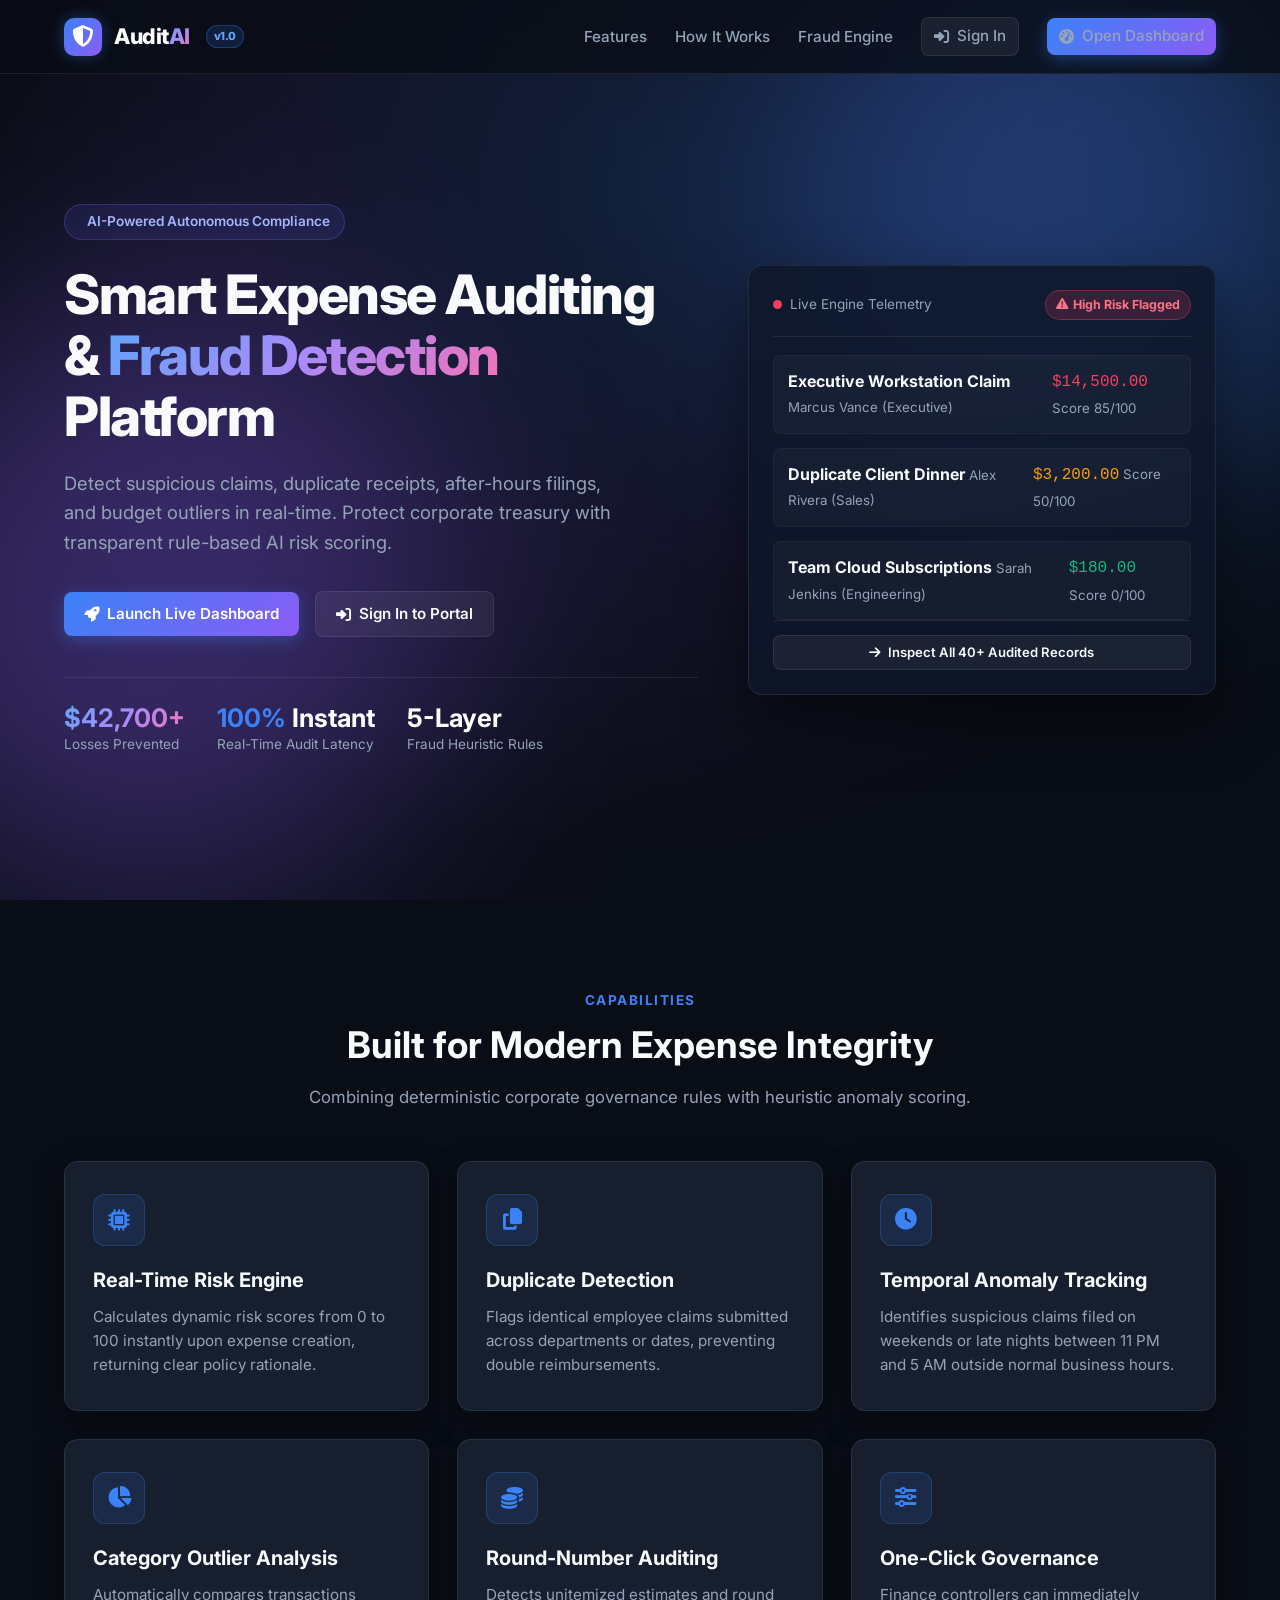
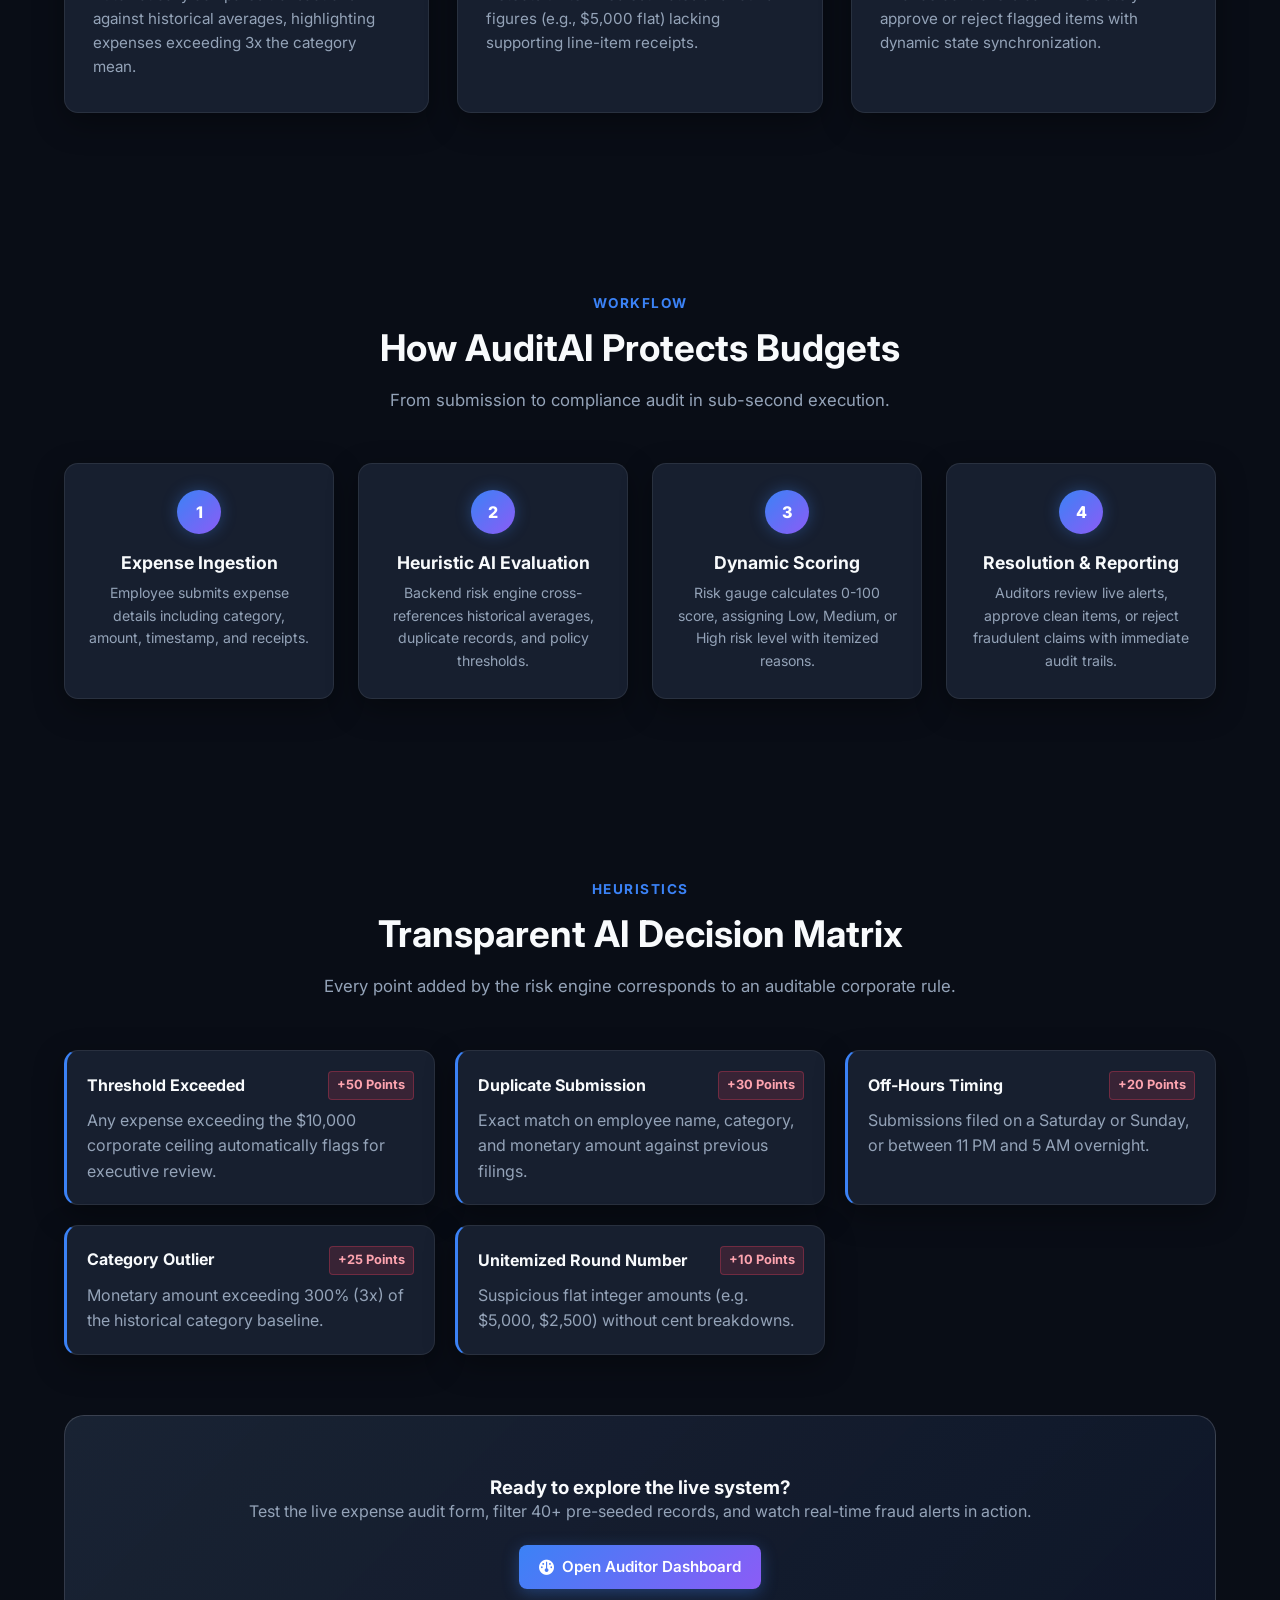
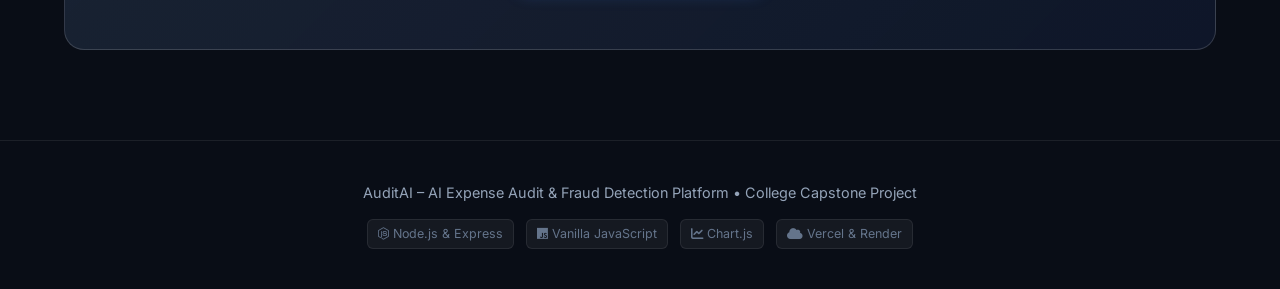
==== commit 7bb486a3: "Add full Authentication portal, login.html with 1-click demo accounts, and user session management" ====
--- a/index.html
+++ b/index.html
@@ -36,6 +36,7 @@
       <li><a href="#features">Features</a></li>
       <li><a href="#how-it-works">How It Works</a></li>
       <li><a href="#rules">Fraud Engine</a></li>
+      <li><a href="login.html" class="btn btn-secondary btn-sm" id="nav-btn-signin"><i class="fa-solid fa-right-to-bracket"></i> Sign In</a></li>
       <li><a href="dashboard.html" class="btn btn-primary btn-sm"><i class="fa-solid fa-gauge-high"></i> Open Dashboard</a></li>
     </ul>
   </nav>
@@ -66,9 +67,9 @@
             <i class="fa-solid fa-rocket"></i>
             Launch Live Dashboard
           </a>
-          <a href="#features" class="btn btn-secondary">
-            <i class="fa-solid fa-circle-play"></i>
-            Explore Features
+          <a href="login.html" class="btn btn-secondary">
+            <i class="fa-solid fa-right-to-bracket"></i>
+            Sign In to Portal
           </a>
         </div>
 
--- a/css/style.css
+++ b/css/style.css
@@ -1358,4 +1358,340 @@
   .form-group.col-span-2 {
     grid-column: span 1;
   }
+}
+
+/* ==========================================================================
+   Receipt Upload & Dropzone
+   ========================================================================== */
+.receipt-upload-box {
+  border: 2px dashed var(--border-color);
+  border-radius: var(--radius-sm);
+  padding: 14px;
+  text-align: center;
+  background: rgba(255, 255, 255, 0.02);
+  transition: all var(--transition-fast);
+  cursor: pointer;
+}
+.receipt-upload-box:hover {
+  border-color: var(--primary);
+  background: rgba(59, 130, 246, 0.05);
+}
+.receipt-upload-box.dragover {
+  border-color: var(--primary);
+  background: rgba(59, 130, 246, 0.1);
+  transform: scale(1.01);
+}
+.receipt-preview-img {
+  max-height: 120px;
+  max-width: 100%;
+  border-radius: var(--radius-sm);
+  margin: 6px auto;
+  border: 1px solid var(--border-color);
+  display: block;
+}
+
+/* ==========================================================================
+   Interactive Details Modal
+   ========================================================================== */
+.modal-backdrop {
+  position: fixed;
+  inset: 0;
+  width: 100vw;
+  height: 100vh;
+  background: rgba(4, 8, 16, 0.82);
+  backdrop-filter: blur(10px);
+  -webkit-backdrop-filter: blur(10px);
+  z-index: 100000;
+  display: flex;
+  align-items: center;
+  justify-content: center;
+  padding: 24px;
+  animation: fadeInModal 0.2s ease-out;
+}
+.modal-card {
+  width: 100%;
+  max-width: 640px;
+  max-height: 90vh;
+  overflow-y: auto;
+  padding: 28px;
+  position: relative;
+  background: #0f172a;
+  border: 1px solid rgba(255, 255, 255, 0.12);
+  border-radius: var(--radius-md);
+  box-shadow: 0 25px 60px rgba(0, 0, 0, 0.7), 0 0 40px rgba(59, 130, 246, 0.15);
+  animation: scaleInModal 0.25s cubic-bezier(0.16, 1, 0.3, 1);
+}
+.modal-close-btn {
+  position: absolute;
+  top: 18px;
+  right: 18px;
+  background: rgba(255, 255, 255, 0.05);
+  border: 1px solid var(--border-color);
+  color: var(--text-muted);
+  width: 32px;
+  height: 32px;
+  border-radius: 50%;
+  display: flex;
+  align-items: center;
+  justify-content: center;
+  font-size: 1.25rem;
+  cursor: pointer;
+  transition: all var(--transition-fast);
+}
+.modal-close-btn:hover {
+  background: rgba(244, 63, 94, 0.2);
+  border-color: #f43f5e;
+  color: #fff;
+}
+.modal-grid {
+  display: grid;
+  grid-template-columns: repeat(2, 1fr);
+  gap: 12px;
+  margin: 16px 0;
+}
+.modal-meta-item {
+  background: rgba(255, 255, 255, 0.03);
+  border: 1px solid var(--border-color);
+  border-radius: var(--radius-sm);
+  padding: 10px 14px;
+}
+.modal-meta-item label {
+  font-size: 0.75rem;
+  color: var(--text-muted);
+  text-transform: uppercase;
+  letter-spacing: 0.5px;
+  margin-bottom: 4px;
+  display: block;
+}
+.modal-meta-item strong {
+  font-size: 0.95rem;
+  color: var(--text-main);
+}
+.subscore-card {
+  background: rgba(255, 255, 255, 0.03);
+  border: 1px solid var(--border-color);
+  border-radius: var(--radius-sm);
+  padding: 10px 14px;
+  margin-bottom: 8px;
+}
+.subscore-header {
+  display: flex;
+  justify-content: space-between;
+  align-items: center;
+  font-size: 0.82rem;
+  margin-bottom: 6px;
+}
+.subscore-bar-bg {
+  width: 100%;
+  height: 6px;
+  background: rgba(255, 255, 255, 0.08);
+  border-radius: 3px;
+  overflow: hidden;
+}
+.subscore-bar-fill {
+  height: 100%;
+  border-radius: 3px;
+  transition: width 0.6s ease;
+}
+
+/* ==========================================================================
+   Table Sorting, Inspect Button, and Row Hover
+   ========================================================================== */
+.custom-table th.sortable {
+  cursor: pointer;
+  user-select: none;
+  transition: color var(--transition-fast);
+}
+.custom-table th.sortable:hover {
+  color: var(--primary);
+}
+.custom-table th.sortable i {
+  margin-left: 4px;
+  font-size: 0.75rem;
+  opacity: 0.5;
+}
+.custom-table th.sortable.active i {
+  opacity: 1;
+  color: var(--primary);
+}
+.expense-row {
+  cursor: pointer;
+  transition: background var(--transition-fast);
+}
+.expense-row:hover {
+  background: rgba(255, 255, 255, 0.035);
+}
+.btn-action.btn-inspect {
+  background: rgba(59, 130, 246, 0.15);
+  color: #60a5fa;
+  border: 1px solid rgba(59, 130, 246, 0.3);
+}
+.btn-action.btn-inspect:hover {
+  background: rgba(59, 130, 246, 0.3);
+  color: #fff;
+}
+
+/* ==========================================================================
+   "Ask AuditAI" Floating Assistant Widget
+   ========================================================================== */
+.assistant-fab {
+  position: fixed;
+  bottom: 24px;
+  right: 24px;
+  width: 54px;
+  height: 54px;
+  border-radius: 50%;
+  background: linear-gradient(135deg, var(--primary), var(--secondary));
+  border: none;
+  color: #fff;
+  font-size: 1.35rem;
+  box-shadow: 0 8px 24px var(--primary-glow);
+  cursor: pointer;
+  z-index: 1000;
+  display: flex;
+  align-items: center;
+  justify-content: center;
+  transition: transform var(--transition-fast), box-shadow var(--transition-fast);
+}
+.assistant-fab:hover {
+  transform: scale(1.08);
+  box-shadow: 0 12px 30px rgba(99, 102, 241, 0.6);
+}
+.assistant-panel {
+  position: fixed;
+  bottom: 90px;
+  right: 24px;
+  width: 380px;
+  height: 520px;
+  max-height: calc(100vh - 120px);
+  background: rgba(15, 23, 42, 0.95);
+  backdrop-filter: blur(16px);
+  -webkit-backdrop-filter: blur(16px);
+  border: 1px solid var(--border-color);
+  border-radius: var(--radius-md);
+  box-shadow: 0 20px 50px rgba(0, 0, 0, 0.6);
+  z-index: 1001;
+  display: none;
+  flex-direction: column;
+  overflow: hidden;
+  animation: slideUp 0.3s cubic-bezier(0.16, 1, 0.3, 1);
+}
+.assistant-panel.active {
+  display: flex;
+}
+.assistant-header {
+  padding: 14px 18px;
+  border-bottom: 1px solid var(--border-color);
+  display: flex;
+  justify-content: space-between;
+  align-items: center;
+  background: rgba(255, 255, 255, 0.02);
+}
+.assistant-messages {
+  flex: 1;
+  padding: 16px;
+  overflow-y: auto;
+  display: flex;
+  flex-direction: column;
+  gap: 12px;
+}
+.chat-message {
+  display: flex;
+  gap: 10px;
+  font-size: 0.88rem;
+}
+.chat-message.user {
+  justify-content: flex-end;
+}
+.msg-bubble {
+  padding: 10px 14px;
+  border-radius: 12px;
+  max-width: 85%;
+  line-height: 1.5;
+  background: rgba(255, 255, 255, 0.05);
+  border: 1px solid var(--border-color);
+  color: #e2e8f0;
+}
+.chat-message.user .msg-bubble {
+  background: linear-gradient(135deg, var(--primary), var(--secondary));
+  color: #fff;
+  border-bottom-right-radius: 2px;
+}
+.chat-message.bot .msg-bubble {
+  background: rgba(30, 41, 59, 0.8);
+  border-bottom-left-radius: 2px;
+}
+.assistant-chips {
+  padding: 8px 14px;
+  display: flex;
+  gap: 6px;
+  overflow-x: auto;
+  border-top: 1px solid var(--border-color);
+  background: rgba(0, 0, 0, 0.2);
+}
+.assistant-chip {
+  white-space: nowrap;
+  font-size: 0.72rem;
+  background: rgba(255, 255, 255, 0.05);
+  border: 1px solid var(--border-color);
+  color: var(--text-muted);
+  padding: 4px 8px;
+  border-radius: 14px;
+  cursor: pointer;
+  transition: all var(--transition-fast);
+}
+.assistant-chip:hover {
+  background: rgba(59, 130, 246, 0.15);
+  color: #93c5fd;
+  border-color: var(--primary);
+}
+.assistant-input-box {
+  padding: 12px 14px;
+  border-top: 1px solid var(--border-color);
+  display: flex;
+  gap: 8px;
+  align-items: center;
+}
+.assistant-input-box input {
+  flex: 1;
+  background: rgba(255, 255, 255, 0.05);
+  border: 1px solid var(--border-color);
+  border-radius: 20px;
+  padding: 8px 14px;
+  color: #fff;
+  font-size: 0.85rem;
+  outline: none;
+}
+.assistant-input-box input:focus {
+  border-color: var(--primary);
+}
+.btn-send {
+  background: var(--primary);
+  border: none;
+  width: 34px;
+  height: 34px;
+  border-radius: 50%;
+  color: #fff;
+  cursor: pointer;
+  display: flex;
+  align-items: center;
+  justify-content: center;
+  transition: transform var(--transition-fast);
+}
+.btn-send:hover {
+  transform: scale(1.08);
+}
+
+/* Animations */
+@keyframes fadeInModal {
+  from { opacity: 0; }
+  to { opacity: 1; }
+}
+@keyframes scaleInModal {
+  from { opacity: 0; transform: scale(0.95); }
+  to { opacity: 1; transform: scale(1); }
+}
+@keyframes slideUp {
+  from { opacity: 0; transform: translateY(20px); }
+  to { opacity: 1; transform: translateY(0); }
 }
